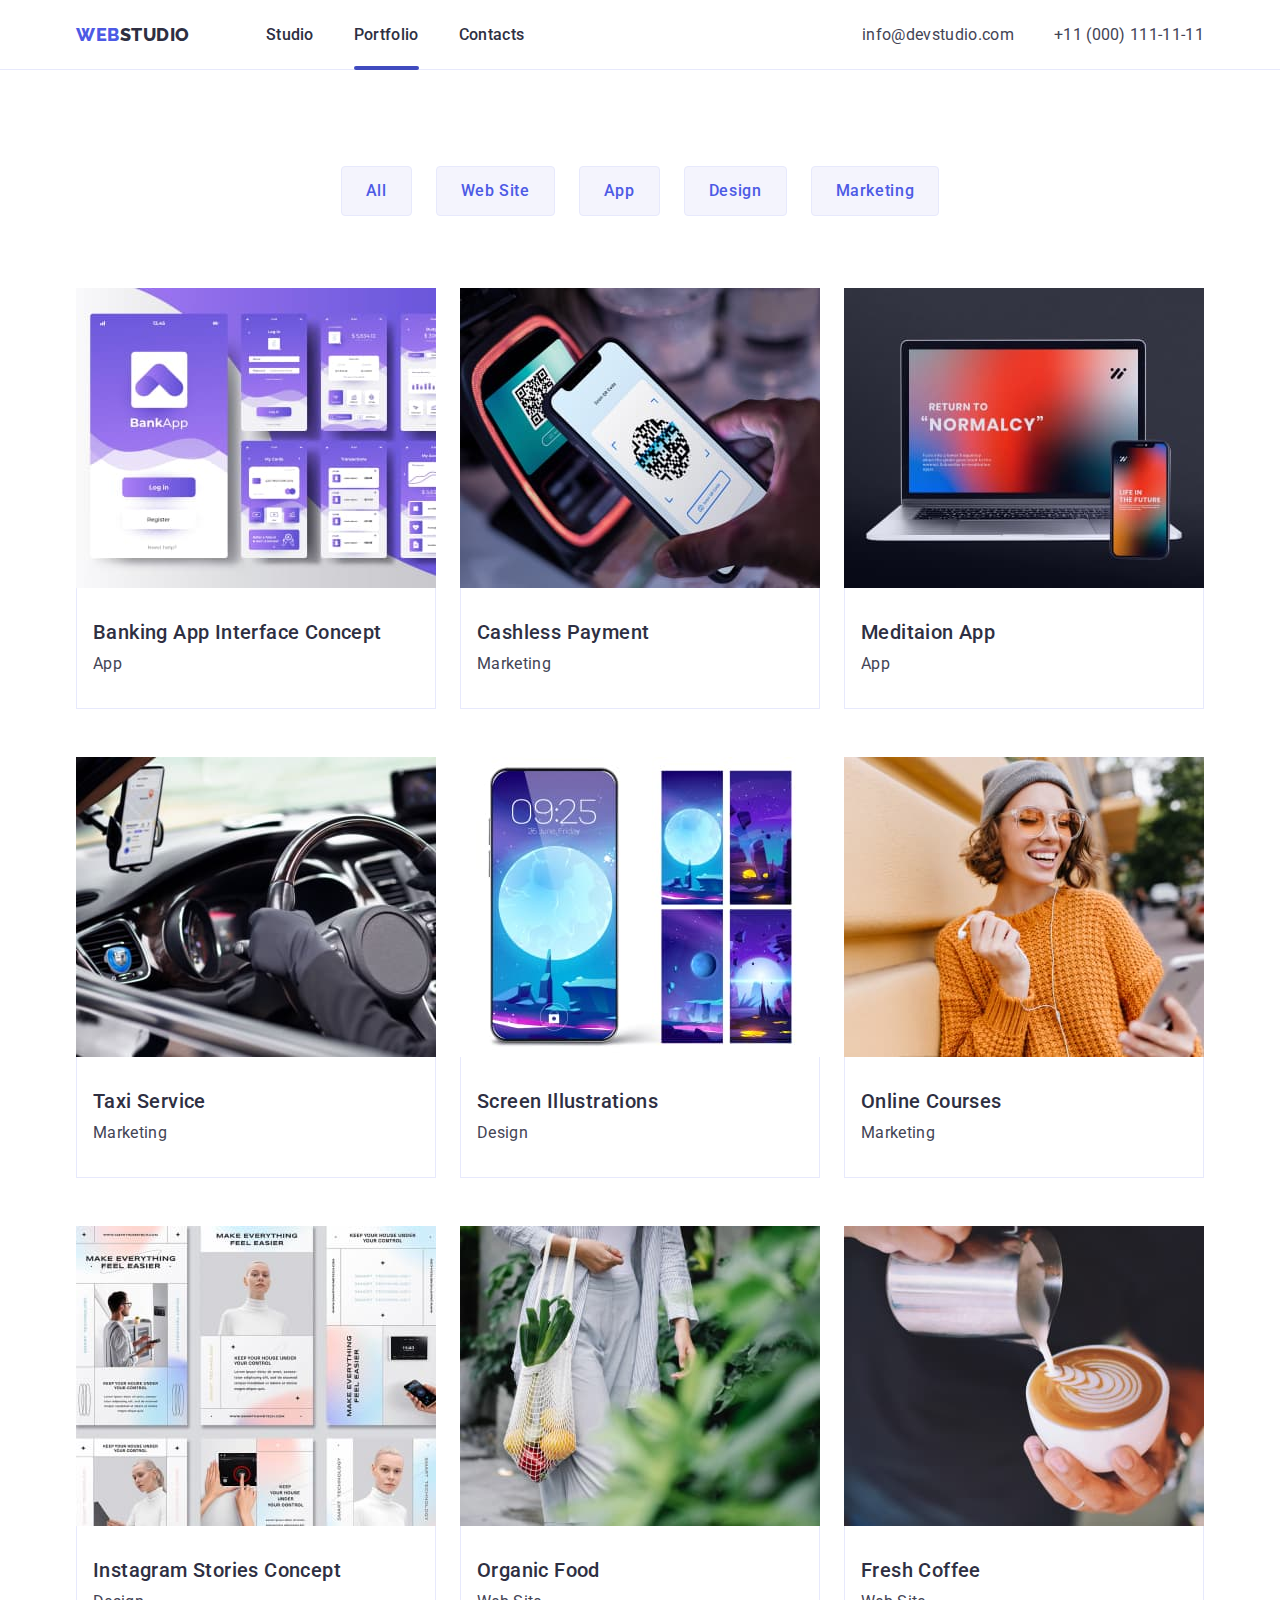
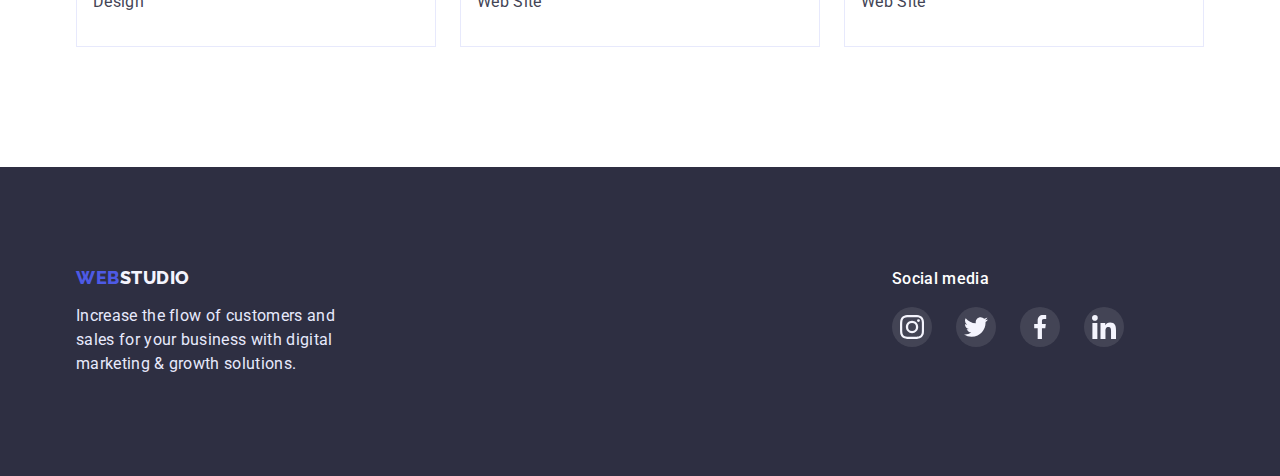
==== portfolio.html @ 211526aa "6#1" ====
<!DOCTYPE html>
<html lang="en">
  <head>
    <meta charset="UTF-8" />
    <meta http-equiv="X-UA-Compatible" content="IE=edge" />
    <meta name="viewport" content="width=device-width, initial-scale=1.0" />

    <link
      rel="stylesheet"
      href="https://cdnjs.cloudflare.com/ajax/libs/modern-normalize/1.0.0/modern-normalize.min.css"
    />

    <link rel="preconnect" href="https://fonts.googleapis.com" />
    <link rel="preconnect" href="https://fonts.gstatic.com" crossorigin />
    <link
      href="https://fonts.googleapis.com/css2?family=Raleway:wght@800&family=Roboto:wght@400;500;700;900&display=swap"
      rel="stylesheet"
    />

    <link rel="stylesheet" href="./css/styles.css" />

    <title>PORTFOLIO</title>
  </head>
  <body>
    <header class="header">
      <div class="header-wrap container">
        <nav class="header-navigation">
          <!-- logo -->
          <a class="logo-web" href="./index.html">
            Web
            <span class="logo-studio">Studio</span>
          </a>

          <!-- portfolio-navigation -->
          <ul class="header-list list">
            <li class="header-item">
              <a href="./index.html" class="header-link link">Studio</a>
            </li>
            <li class="header-item">
              <a href="./portfolio.html" class="header-link link current">
                Portfolio
              </a>
            </li>
            <li class="header-item">
              <a href="" class="header-link link">Contacts</a>
            </li>
          </ul>
        </nav>
        <address class="header-address">
          <ul class="header-address-list list">
            <li class="header-address-item">
              <a href="mailto:info@devstudio.com" class="header-mail link">
                info@devstudio.com
              </a>
            </li>
            <li class="header-address-item">
              <a href="tel:+110001111111" class="header-tel link">
                +11 (000) 111-11-11
              </a>
            </li>
          </ul>
        </address>
      </div>
    </header>

    <main>
      <section class="portfolio">
        <div class="portfolio-wrap container">
          <h1 class="buttons-title visually-hidden">Buttons</h1>
          <ul class="buttons-list list">
            <li class="buttons-item">
              <button type="button" class="buttons-btn">All</button>
            </li>
            <li class="buttons-item">
              <button type="button" class="buttons-btn">Web Site</button>
            </li>
            <li class="buttons-item">
              <button type="button" class="buttons-btn">App</button>
            </li>
            <li class="buttons-item">
              <button type="button" class="buttons-btn">Design</button>
            </li>
            <li class="buttons-item">
              <button type="button" class="buttons-btn">Marketing</button>
            </li>
          </ul>

          <h2 class="portfolio-title visually-hidden">Portfolio</h2>
          <ul class="portfolio-list list">
            <li class="portfolio-item">
              <a href="" class="portfolio-link link">
                  <div class="portfolio-top-wrap">
                    <img
                      src="./images/banking.jpg"
                      alt="banking"
                      height="300"
                    />
                    <p class="portfolio-top-text">
                      14 Stylish and User-Friendly App Design Concepts · Task
                      Manager App · Calorie Tracker App · Exotic Fruit Ecommerce
                      App · Cloud Storage App
                    </p>
                  </div>
                  <div class="portfolio-subtxt-wrap">
                    <h3 class="portfolio-subtitle subtitle">
                      Banking App Interface Concept
                    </h3>
                    <p class="portfolio-text text">App</p>
                  </div>
              </a>
            </li>

            <li class="portfolio-item">
              <a href="" class="portfolio-link link">
                  <div class="portfolio-top-wrap">
                    <img
                      src="./images/cashlesspayment.jpg"
                      alt="cashlesspayment"
                      height="300"
                    />
                    <p class="portfolio-top-text">
                      14 Stylish and User-Friendly App Design Concepts · Task
                      Manager App · Calorie Tracker App · Exotic Fruit Ecommerce
                      App · Cloud Storage App
                    </p>
                  </div>
                  <div class="portfolio-subtxt-wrap">
                    <h3 class="portfolio-subtitle subtitle">
                      Cashless Payment
                    </h3>
                    <p class="portfolio-text text">Marketing</p>
                  </div>
              </a>
            </li>

            <li class="portfolio-item">
              <a href="" class="portfolio-link link">
                  <div class="portfolio-top-wrap">
                    <img
                      src="./images/meditaionapp.jpg"
                      alt="meditaionapp"
                      height="300"
                    />
                    <p class="portfolio-top-text">
                      14 Stylish and User-Friendly App Design Concepts · Task
                      Manager App · Calorie Tracker App · Exotic Fruit Ecommerce
                      App · Cloud Storage App
                    </p>
                  </div>
                  <div class="portfolio-subtxt-wrap">
                    <h3 class="portfolio-subtitle subtitle">Meditaion App</h3>
                    <p class="portfolio-text text">App</p>
                  </div>
              </a>
            </li>

            <li class="portfolio-item">
              <a href="" class="portfolio-link link">
                  <div class="portfolio-top-wrap">
                    <img
                      src="./images/taxiservice.jpg"
                      alt="taxiservice"
                      height="300"
                    />
                    <p class="portfolio-top-text">
                      14 Stylish and User-Friendly App Design Concepts · Task
                      Manager App · Calorie Tracker App · Exotic Fruit Ecommerce
                      App · Cloud Storage App
                    </p>
                  </div>
                  <div class="portfolio-subtxt-wrap">
                    <h3 class="portfolio-subtitle subtitle">Taxi Service</h3>
                    <p class="portfolio-text text">Marketing</p>
                  </div>
              </a>
            </li>

            <li class="portfolio-item">
              <a href="" class="portfolio-link link">
                  <div class="portfolio-top-wrap">
                    <img
                      src="./images/screenillustrations.jpg"
                      alt="screenillustrations"
                      height="300"
                    />
                    <p class="portfolio-top-text">
                      14 Stylish and User-Friendly App Design Concepts · Task
                      Manager App · Calorie Tracker App · Exotic Fruit Ecommerce
                      App · Cloud Storage App
                    </p>
                  </div>
                  <div class="portfolio-subtxt-wrap">
                    <h3 class="portfolio-subtitle subtitle">
                      Screen Illustrations
                    </h3>
                    <p class="portfolio-text text">Design</p>
                  </div>
              </a>
            </li>

            <li class="portfolio-item">
              <a href="" class="portfolio-link link">
                  <div class="portfolio-top-wrap">
                    <img
                      src="./images/onlinecourses.jpg"
                      alt="onlinecourses"
                      height="300"
                    />
                    <p class="portfolio-top-text">
                      14 Stylish and User-Friendly App Design Concepts · Task
                      Manager App · Calorie Tracker App · Exotic Fruit Ecommerce
                      App · Cloud Storage App
                    </p>
                  </div>
                  <div class="portfolio-subtxt-wrap">
                    <h3 class="portfolio-subtitle subtitle">Online Courses</h3>
                    <p class="portfolio-text text">Marketing</p>
                  </div>
              </a>
            </li>

            <li class="portfolio-item">
              <a href="" class="portfolio-link link">
                  <div class="portfolio-top-wrap">
                    <img
                      src="./images/instagramstories.jpg"
                      alt="instagramstories"
                      height="300"
                    />
                    <p class="portfolio-top-text">
                      14 Stylish and User-Friendly App Design Concepts · Task
                      Manager App · Calorie Tracker App · Exotic Fruit Ecommerce
                      App · Cloud Storage App
                    </p>
                  </div>
                  <div class="portfolio-subtxt-wrap">
                    <h3 class="portfolio-subtitle subtitle">
                      Instagram Stories Concept
                    </h3>
                    <p class="portfolio-text text">Design</p>
                  </div>
              </a>
            </li>

            <li class="portfolio-item">
                <div class="portfolio-link-wrap">
                  <div class="portfolio-top-wrap">
                    <img
                      src="./images/organicfood.jpg"
                      alt="organicfood"
                      height="300"
                    />
                    <p class="portfolio-top-text">
                      14 Stylish and User-Friendly App Design Concepts · Task
                      Manager App · Calorie Tracker App · Exotic Fruit Ecommerce
                      App · Cloud Storage App
                    </p>
                  </div>
                  <div class="portfolio-subtxt-wrap">
                    <h3 class="portfolio-subtitle subtitle">Organic Food</h3>
                    <p class="portfolio-text text">Web Site</p>
                  </div>
              </a>
            </li>

            <li class="portfolio-item">
              <a href="" class="portfolio-link link">
                  <div class="portfolio-top-wrap">
                    <img
                      src="./images/freshcoffee.jpg"
                      alt="freshcoffee"
                      height="300"
                    />
                    <p class="portfolio-top-text">
                      14 Stylish and User-Friendly App Design Concepts · Task
                      Manager App · Calorie Tracker App · Exotic Fruit Ecommerce
                      App · Cloud Storage App
                    </p>
                  </div>
                  <div class="portfolio-subtxt-wrap">
                    <h3 class="portfolio-subtitle subtitle">Fresh Coffee</h3>
                    <p class="portfolio-text text">Web Site</p>
                  </div>
              </a>
            </li>
          </ul>
        </div>
      </section>
    </main>

    <!-- footer -->
    <footer class="footer">
      <div class="footer-wrap container">
        <div class="footer-logo-wrap">
          <a class="logo-web" href="./index.html">
            Web
            <span class="logo-studio">Studio</span>
          </a>
          <p class="footer-text text">
            Increase the flow of customers and sales for your business with
            digital marketing & growth solutions.
          </p>
        </div>

        <div class="footer-soc-wrap">
          <h2 class="footer-title">Social media</h2>
          <ul class="footer-soc-list list">
            <li class="footer-soc-item">
              <a href="" class="footer-soc-link link">
                <svg class="footer-soc-icon" width="24" height="24">
                  <use href="./images/icons.svg#icon-instagram"></use>
                </svg>
              </a>
            </li>
            <li class="footer-soc-item soc-item">
              <a href="" class="footer-soc-link link">
                <svg class="footer-soc-icon" width="24" height="24">
                  <use href="./images/icons.svg#icon-twitter"></use>
                </svg>
              </a>
            </li>
            <li class="footer-soc-item soc-item">
              <a href="" class="footer-soc-link link">
                <svg class="footer-soc-icon" width="24" height="24">
                  <use href="./images/icons.svg#icon-facebook"></use>
                </svg>
              </a>
            </li>
            <li class="footer-soc-item soc-item">
              <a href="" class="footer-soc-link link">
                <svg class="footer-soc-icon" width="24" height="24">
                  <use href="./images/icons.svg#icon-linkedin"></use>
                </svg>
              </a>
            </li>
          </ul>
        </div>
      </div>
    </footer>
  </body>
</html>
---- css/styles.css ----
body {
  margin: 0;
  font-family: 'roboto', sans-serif;
}

:root {
  --main-title-color: #2e2f42;
  --second-title-color: #434455;
  --third-title-color: #f4f4fd;
  --fourth-title-color: #4d5ae5;
  --fifth-title-color: #ffffff;
}

.list {
  padding: 0;
  margin: 0;

  list-style: none;
}

.link {
  margin: 0;

  text-decoration: none;
}

h1,
h2,
h3,
p,
ul {
  margin: 0;
}

img {
  display: block;
}

.visually-hidden {
  position: absolute;
  width: 1px;
  height: 1px;
  margin: -1px;
  border: 0;
  padding: 0;
  white-space: nowrap;
  clip-path: inset(100%);
  clip: rect(0 0 0 0);
  overflow: hidden;
}

.text {
  font-size: 16px;
  line-height: 1.5;
  letter-spacing: 0.02em;
}

.subtitle {
  font-weight: 500;
  font-size: 20px;
  line-height: 1.2;
  letter-spacing: 0.02em;
}

.container {
  max-width: 1158px;
  padding: 0 15px;
  margin: 0 auto;
}

/*------------------ HEADER------------------- */

.header {
  width: 100%;

  height: auto;
  border-bottom: 1px solid #e7e9fc;
}

.current {
  position: relative;
}

.current::after {
  content: '';
  position: absolute;
  left: 0;
  width: 100%;
  bottom: -2px;

  height: 4px;
  background: #404bbf;
  border-radius: 2px;
}

.header-wrap {
  display: flex;
  align-items: center;
}

.header-navigation {
  display: flex;
  align-items: center;
  margin-right: auto;
}

.logo-web {
  margin-right: 76px;

  font-family: 'Raleway';
  font-style: normal;
  font-weight: 800;
  font-size: 18px;
  line-height: calc(21 / 18);

  display: flex;
  align-items: center;

  letter-spacing: 0.03em;
  text-transform: uppercase;
  color: var(--fourth-title-color);
  text-decoration: none;
}

.header .logo-web {
  padding-top: 24px;
  padding-bottom: 24px;
}

.logo-studio {
  color: var(--main-title-color);
}

.footer .logo-studio {
  color: var(--third-title-color);
}

.header-list {
  display: flex;
  gap: 40px;
}

.header-item {}

.header-link {
  padding-top: 24px;
  padding-bottom: 24px;

  font-weight: 500;
  font-size: 16px;
  line-height: 1.5;
  letter-spacing: 0.02em;
  color: var(--main-title-color);

  transition: color 250ms cubic-bezier(0.4, 0, 0.2, 1);
}

.header-link:hover,
.header-link:focus {
  font-weight: 500;
  font-size: 16px;
  line-height: 1.5;
  letter-spacing: 0.02em;

  color: var(--fourth-title-color);
}

.header-address {}

.header-address-list {
  display: flex;
  align-items: center;
  gap: 40px;
}

.header-address-item {}

.header-mail,
.header-tel {
  padding-top: 24px;
  padding-bottom: 24px;

  font-size: 16px;
  line-height: 1.5;
  letter-spacing: 0.02em;
  color: var(--second-title-color);
  font-style: normal;

  transition: color 250ms cubic-bezier(0.4, 0, 0.2, 1);
}

.header-mail:hover,
.header-tel:hover,
.header-mail:focus,
.header-tel:focus {
  font-size: 16px;
  line-height: 1.5;
  letter-spacing: 0.02em;

  color: var(--fourth-title-color);
}

/*------------------ MAIN------------------- */

/*--section1 hero--*/

.hero {
  padding-bottom: 188px;
  padding-top: 188px;

  background-color: var(--main-title-color);
  display: block;
  align-items: center;

  background-image: linear-gradient(rgba(46, 47, 66, 0.7),
      rgba(46, 47, 66, 0.7)),
    url(../images/people-office.jpg);
  background-size: cover;
}

.hero-title {
  margin-bottom: 48px;

  font-size: 56px;
  line-height: calc(60 / 56);
  text-align: center;
  letter-spacing: 0.02em;
  color: var(--fifth-title-color);
}

button.hero-btn {
  margin-left: auto;
  margin-right: auto;

  border-radius: 4px;
  border-color: var(--fourth-title-color);
  outline: transparent;
}

.hero-btn {
  padding: 16px 32px;
  display: inline-block;
  align-items: center;

  font-family: inherit;
  font-weight: 500;
  font-size: 16px;
  line-height: 1.5;
  display: flex;
  align-items: center;
  letter-spacing: 0.04em;
  color: var(--fifth-title-color);


  background: var(--fourth-title-color);
  cursor: pointer;

  transition: background-color 250ms cubic-bezier(0.4, 0, 0.2, 1);
}

.hero-btn:hover,
.hero-btn:focus {
  background-color: #404bbf;
}

/*----------section2 prinsiples--------*/

.prinsiples {
  padding: 120px 0;
}

/*icon*/
.prinsiples-list-icon {
  display: flex;
  justify-content: space-between;
  align-items: center;
  gap: 24px;
}

.prinsiples-item-icon {
  margin-bottom: 8px;
  padding: 24px 100px;

  background: #f4f4fd;
  border-radius: 4px;
}

.prinsiples-icon {}

/*text*/

.prinsiples-list {
  display: flex;
  gap: 24px;
}

.prinsiples-item {
  width: calc((100% - 3 * 24px) / 4);
}

.prinsiples-subtitle {
  margin: 0 0 8px 0;

  color: var(--main-title-color);
}

.prinsiples-text {
  margin: 0;

  color: var(--second-title-color);
}

.doing {
  padding-bottom: 120px;
}

.doing-title {
  margin: 0 0 72px 0;

  font-size: 36px;
  line-height: calc(40 / 36);
  text-align: center;
  letter-spacing: 0.02em;
  text-transform: capitalize;
  color: var(--main-title-color);
}

.doing-list {
  display: flex;
  gap: 24px;
  justify-content: space-between;
}

.doing-item {
  width: calc((100% - 24px * 2) / 3);
}

/*-----------section4 team----------*/

.team {
  margin-left: auto;
  margin-right: auto;

  background: var(--third-title-color);
  padding: 120px 0 110px 0;
}

.team-title {
  margin: 0 0 72px 0;

  font-size: 36px;
  line-height: calc(40 / 36);
  text-align: center;
  letter-spacing: 0.02em;
  text-transform: capitalize;
  color: var(--main-title-color);
}

.team-list {
  display: flex;
  justify-content: space-evenly;
  gap: 24px;
}

.team-item {
  width: calc((100% - 24px * 3) / 4);
}

.team-member {
  padding: 32px 0 32px;

  background: var(--fifth-title-color);

  box-shadow: 0px 1px 6px rgba(46, 47, 66, 0.08),
    0px 1px 1px rgba(46, 47, 66, 0.16),
    0px 2px 1px rgba(46, 47, 66, 0.08);
  border-radius: 0px 0px 4px 4px;
}

.team-subtitle {
  margin-bottom: 8px;

  text-align: center;
  color: var(--main-title-color);
}

.team-text {
  margin: 0 auto;

  text-align: center;
  color: var(--second-title-color);
}

.team-soc-list {
  margin-top: 8px;

  display: flex;
  justify-content: center;
  gap: 24px;
}

.team-soc-item {
  width: 40px;
  height: 40px;
}

.team-soc-link {
  width: 100%;
  height: 100%;
  background-color: #4d5ae5;
  border-radius: 50%;

  display: block;
  display: flex;
  justify-content: center;
  align-items: center;

  transition: background-color 250ms cubic-bezier(0.4, 0, 0.2, 1);
}

.team-soc-link:is(:hover, :focus) {
  background-color: #404bbf;
}

.team-soc-icon {
  fill: #f4f4fd;
}

/*-----------section5 customers----------*/
.customers {
  padding-top: 130px;
  padding-bottom: 120px;
}

.customers-title {
  margin-bottom: 72px;

  font-size: 36px;
  line-height: calc (40/36);
  text-align: center;
  letter-spacing: 0.02em;
  text-transform: capitalize;
  color: var(--main-title-color);
}

.customers-list {
  display: flex;
  gap: 24px;
  justify-content: center;
}

.customers-item {
  width: calc((100% - 24px * 5) / 6);
  height: 88px;
}

.customers-link {
  padding: 16px 32px;

  width: 100%;
  height: 100%;
  border: 1px solid #8e8f99;
  border-radius: 4px;

  fill: #afb1b8;

  display: flex;
  align-content: center;
  justify-content: center;

  transition: border 250ms cubic-bezier(0.4, 0, 0.2, 1);
}

.customers-icon {
  transition: fill 250ms cubic-bezier(0.4, 0, 0.2, 1);
}

.customers-link:is(:hover, :focus) {
  border: 1px solid #404bbf;
  border-radius: 4px;
}

.customers-link:is(:hover, :focus) .customers-icon {
  fill: #404bbf;
}

/*------------Main Portfolio----------------*/

/*-- portfolio-navigation --*/

.portfolio {
  padding-top: 96px;
  padding-bottom: 120px;
}

.buttons-list {
  display: flex;
  gap: 24px;
  justify-content: center;
  margin-bottom: 72px;
}

.buttons-item {}

.button {
  background: var(--third-title-color);
}

.buttons-btn {
  padding: 12px 24px;

  font-family: 'Roboto';
  font-weight: 500;
  font-size: 16px;
  line-height: 1.5;
  display: flex;
  align-items: center;
  text-align: center;
  letter-spacing: 0.04em;
  color: #4d5ae5;
  cursor: pointer;

  background: #f4f4fd;

  border: 1px solid #e7e9fc;
  border-radius: 4px;

  transition: color 250ms cubic-bezier(0.4, 0, 0.2, 1),
    background-color 250ms cubic-bezier(0.4, 0, 0.2, 1),
    border 250ms cubic-bezier(0.4, 0, 0.2, 1),
    box-shadow 250ms cubic-bezier(0.4, 0, 0.2, 1);
}

.buttons-btn:hover,
.buttons-btn:focus {
  border: 1px solid var(--fourth-title-color);

  font-style: normal;
  color: var(--fifth-title-color);
  background-color: var(--fourth-title-color);

  box-shadow: 0px 4px 4px rgba(0, 0, 0, 0.25);
}

/*-------Portfolio-------*/

.portfolio-list {
  display: flex;
  flex-wrap: wrap;
  gap: 48px 24px;
  justify-content: center;
}

.portfolio-item {}

.portfolio-item:is(:hover, :focus) {
  box-shadow: 0px 1px 6px rgba(46, 47, 66, 0.08),
    0px 1px 1px rgba(46, 47, 66, 0.16),
    0px 2px 1px rgba(46, 47, 66, 0.08);
}

.portfolio-item:is(:hover, :focus) .portfolio-top-text {
  transform: translateY(0%);
}

.portfolio-item .img {
  width: calc((100% - 2 * 24px) / 3);

  display: flex;
}

.portfolio-top-wrap {
  position: relative;
  overflow: hidden;
}

.portfolio-top-text {
  padding: 40px 32px;

  position: absolute;
  top: 0;
  height: 100%;
  transform: translateY(100%);

  font-family: 'Roboto';
  font-style: normal;
  font-size: 16px;
  line-height: 1.5;
  letter-spacing: 0.02em;
  color: #f4f4fd;
  background: #4d5ae5;
  background-blend-mode: soft-light;
  mix-blend-mode: normal;

  transition: transform 250ms cubic-bezier(0.4, 0, 0.2, 1);
  overflow: auto;
}

.portfolio-link {
  transition: box-shadow 250ms cubic-bezier(0.4, 0, 0.2, 1);
}

.portfolio-subtxt-wrap {
  padding: 32px 16px;

  background: #ffffff;
  border: 1px solid #e7e9fc;
  border-top: none;
}

.portfolio-subtitle {
  margin: 0 auto;
  color: var(--main-title-color);
}

.portfolio-text {
  margin-top: 8px;
  color: var(--second-title-color);
}

/*------------------ FOOTER------------------- */

.footer {
  background-color: var(--main-title-color);
  padding-top: 100px;
  padding-bottom: 100px;
}

.footer-wrap {
  display: flex;
  justify-content: flex-start;
  align-items: baseline;
  justify-content: space-between;
}

.footer .logo-web {
  margin-bottom: 16px;
}

.footer-text {
  color: #e7e9fc;
  text-align: left;
  width: 264px;
}

.footer-title {
  margin-bottom: 16px;

  font-weight: 500;
  font-size: 16px;
  line-height: 1.5;
  letter-spacing: 0.02em;
  color: #ffffff;
}

/*---.footer-soc---*/

.footer-soc-wrap {
  margin-left: 120px;
  margin-right: 80px;
}

.footer-soc-list {
  display: flex;
  justify-content: center;
  gap: 24px;
}

.footer-soc-item {
  width: 40px;
  height: 40px;
}

.footer-soc-link {
  width: 100%;
  height: 100%;
  background-color: rgba(255, 255, 255, 0.1);
  display: block;
  border-radius: 50%;

  display: flex;
  justify-content: center;
  align-items: center;

  transition: background-color 250ms cubic-bezier(0.4, 0, 0.2, 1);
}

.footer-soc-link:is(:hover, :focus) {
  background-color: rgba(49, 208, 170, 1);
}

.footer-soc-icon {
  fill: #f4f4fd;
}

/*---footer-subcribe---*/

.footer-subcribe-wrap {}

.online-form {
  display: flex;
  gap: 24px;
}

.online-input {
  display: flex;
  background: inherit;
  padding: 8px 16px;

  margin: 0;

  border: 1px solid rgba(255, 255, 255, 0.3);
  filter: drop-shadow(0px 4px 4px rgba(0, 0, 0, 0.15));
  border-radius: 4px;

  color: rgba(255, 255, 255, 0.6);
}

.online-input::placeholder {
  font-size: 12px;
  line-height: 2;
  letter-spacing: 0.04em;
  color: rgba(255, 255, 255, 0.6);
}

.footer-btn {
  padding: 8px 24px;

  display: flex;
  gap: 16px;

  font-family: 'Roboto';
  font-weight: 500;
  font-size: 16px;
  line-height: 1.5;
  letter-spacing: 0.04em;

  color: #ffffff;
  border-radius: 4px;
  border-color: #2e2f42;

  background: var(--fourth-title-color);
  cursor: pointer;

  transition: background-color 250ms cubic-bezier(0.4, 0, 0.2, 1);
}

.footer-btn:hover,
.footer-btn:focus {
  background-color: #404bbf;
}

.footer-btn .footer-soc-icon {}

/*-- MODAL --*/

.backdrop {
  position: fixed;
  top: 0;

  width: 100%;
  height: 100%;

  background-color: rgba(46, 47, 66, 0.4);

  transition: opacity 250ms cubic-bezier(0.4, 0, 0.2, 1),
    visibility 250ms cubic-bezier(0.4, 0, 0.2, 1);
}

.is-hidden {
  opacity: 0;
  visibility: hidden;
  pointer-events: none;
}

.modal {
  display: block;

  padding: 24px;

  position: absolute;
  top: 50%;
  left: 50%;

  transform: translate(-50%, -50%) scaleX(1);

  min-height: 576px;
  width: 408px;

  background: #fcfcfc;
  box-shadow: 0px 1px 1px rgba(0, 0, 0, 0.14),
    0px 1px 3px rgba(0, 0, 0, 0.12),
    0px 2px 1px rgba(0, 0, 0, 0.2);
  border-radius: 4px;

  transition: transform 250ms cubic-bezier(0.4, 0, 0.2, 1);
}

.backdrop.is-hidden .modal {
  transform: translate(-50%, -50%) scaleX(0);
}

.modal-close {
  display: flex;
  align-items: center;
  margin: 0;
  padding: 0;
  margin-left: auto;
  cursor: pointer;

  border-radius: 50%;
  width: 24px;
  height: 24px;
  background: #e7e9fc;
  border: 1px solid rgba(0, 0, 0, 0.1);
}

.modal-close:is(:hover, :focus) {
  background: #404bbf;
}

.btn-modal-close-icon {
  margin-left: auto;
  color: #000000;
}

.modal-close:is(:hover, :focus) .btn-modal-close-icon {
  fill: #ffffff;
}

.modal-title {
  margin-bottom: 16px;
  margin-top: 24px;
  text-align: center;

  font-weight: 500;
  font-size: 16px;
  line-height: 1.5;
  text-align: center;
  letter-spacing: 0.02em;
  color: #2e2f42;
}

/*--modal-form--*/

.modal-field-wrap {
  margin-bottom: 8px;
}

.modal-input-text {
  display: block;
  margin-bottom: 4px;
  position: relative;

  font-size: 12px;
  line-height: calc(16 / 12);
  letter-spacing: 0.04em;
  color: #8e8f99;
}

.input-svg-wrap {
  position: relative;
}

.modal-input::placeholder,
.modal-comment::placeholder {
  font-size: 12px;
  line-height: 1.33;
  letter-spacing: 0.04em;
  color: rgba(117, 117, 117, 0.5);

}

.modal-input {
  padding-left: 38px;

  width: 100%;
  height: 40px;

  outline: transparent;
  border: 1px solid rgba(33, 33, 33, 0.2);
  border-radius: 4px;
}

.modal-input:focus,
.modal-comment:focus {
  border: 1px solid #4d5ae5;
}

.modal-input:focus+.modal-input-icon {
  fill: #4d5ae5;
}

.modal-input-icon {
  margin-left: 16px;

  position: absolute;
  left: 0;
  top: 50%;
  transform: translateY(-50%);
}

/*for info*

.modal-input:not(:focus):not(::placeholder):valid {   background-color: #fff;}
.modal-input:invalid {   background-color: rebeccapurple;}
*/

.modal-input::placeholder {
  color: #434455;
}

.modal-comment {
  width: 100%;
  height: 120px;
  padding: 8px 16px;

  resize: none;

  font-size: 12px;
  line-height: 1.33;
  letter-spacing: 0.04em;
  color: rgba(117, 117, 117, 0.5);

  outline: transparent;

  border: 1px solid rgba(33, 33, 33, 0.2);
  border-radius: 4px;
}

/*--checkbox--*/

.modal-check {}

.check-text {
  display: flex;
  margin-top: 16px;

  font-size: 12px;
  line-height: 1.33;
  letter-spacing: 0.04em;
  color: #757575;
}

.check-text span {
  display: flex;
  align-items: center;
  justify-content: center;
  margin-right: 8px;

  width: 16px;
  height: 16px;
  border: 1.25px solid #2E2F42;
  border-radius: 2px;
  transition: background-color 250ms cubic-bezier(0.4, 0, 0.2, 1);
  fill: transparent;
}


.modal-check:checked+.check-text span {
  border: 1.25px solid #404BBF;
  border-radius: 2px;
  background-color: #404BBF;
  fill: #F4F4FD;
}

.Privacy-Policy {
  text-decoration: none;
  text-decoration-line: underline;
  color: #4D5AE5;
}

.submit-btn {
  padding: 16px 32px;
  margin: 0 auto;
  width: 169px;
  margin-top: 24px;

  font-family: 'Roboto';
  font-weight: 500;
  font-size: 16px;
  line-height: 1.5;
  letter-spacing: 0.04em;

  display: flex;
  justify-content: center;

  color: #ffffff;
  background: #4d5ae5;
  box-shadow: 0px 4px 4px rgba(0, 0, 0, 0.15);
  border-radius: 4px;
  border-color: transparent;

  cursor: pointer;

  transition: background-color 250ms cubic-bezier(0.4, 0, 0.2, 1);
}

.submit-btn:is(:hover, :focus) {
  background-color: #404bbf;
}
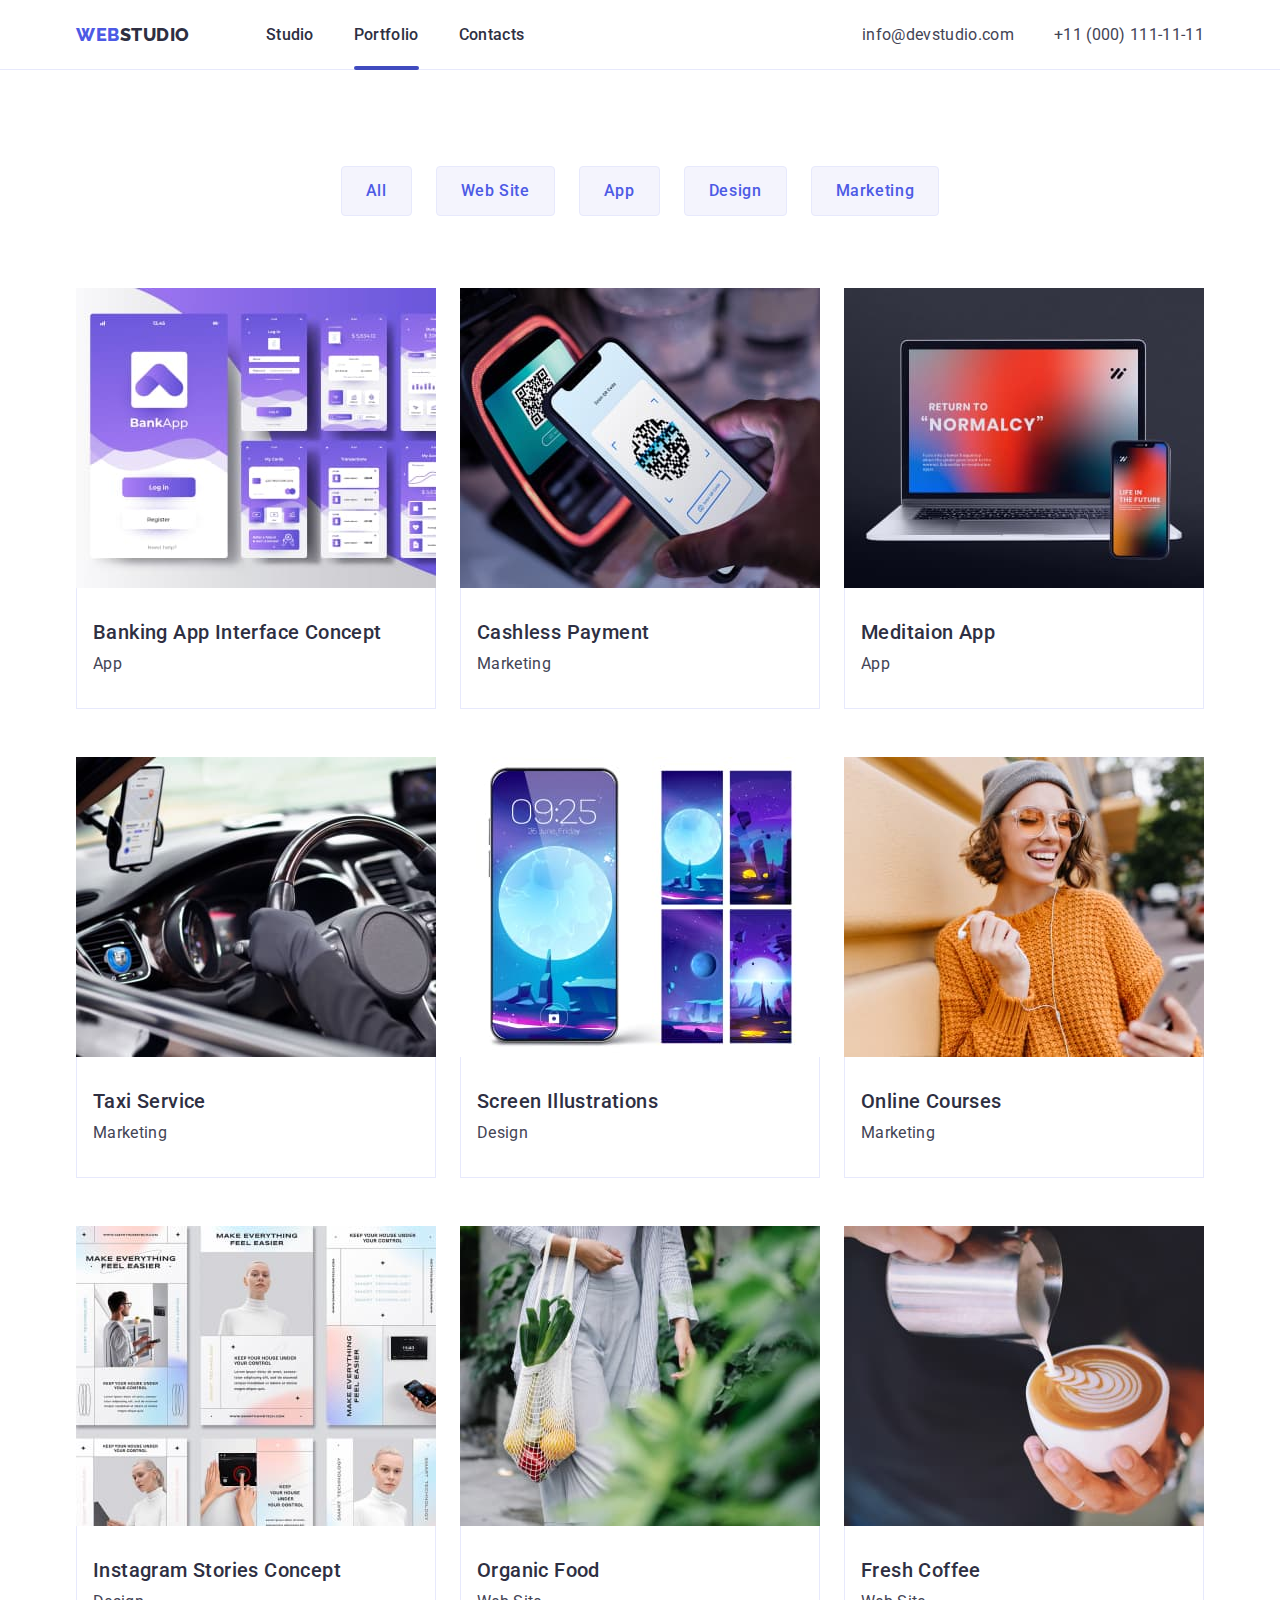
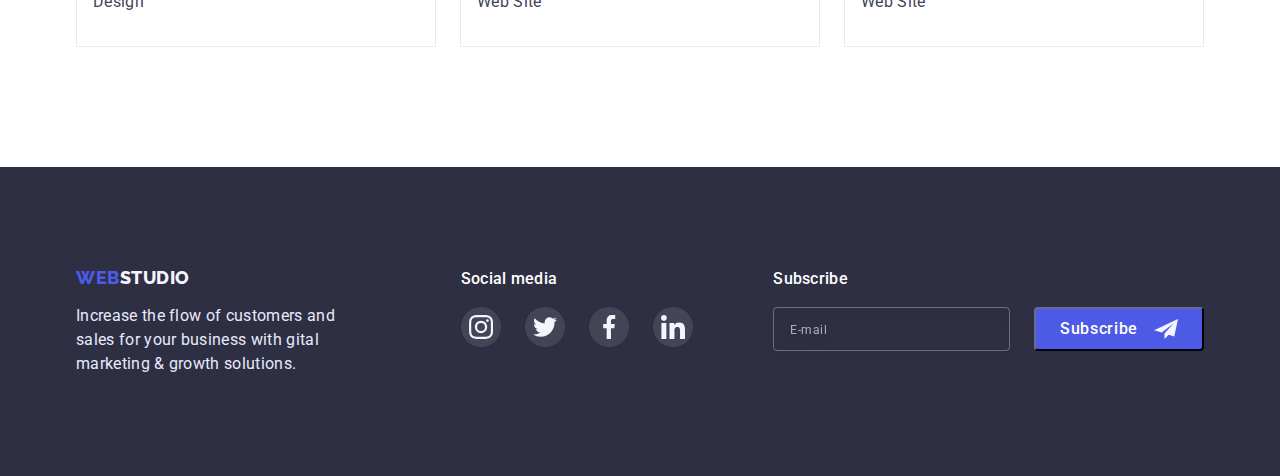
==== commit b3fa852a: "6#2 footer porfolio" ====
--- a/portfolio.html
+++ b/portfolio.html
@@ -298,7 +298,7 @@
           </a>
           <p class="footer-text text">
             Increase the flow of customers and sales for your business with
-            digital marketing & growth solutions.
+            gital marketing & growth solutions.
           </p>
         </div>
 
@@ -335,7 +335,26 @@
             </li>
           </ul>
         </div>
+
+        <div class="footer-subcribe-wrap">
+          <h2 class="footer-title">Subscribe </h2>
+          <form class="online-form">
+            <input
+              type="email"
+              class="online-input"
+              name="footer-email"
+              placeholder="E-mail"
+            />
+            <button type="submit" class="footer-btn"
+              >Subscribe
+              <svg class="footer-soc-icon" width="24" height="24">
+                <use href="./images/icons.svg#icon-Telegram"></use>
+              </svg>
+            </button>
+          </form>
+        </div>
       </div>
     </footer>
+    
   </body>
 </html>
